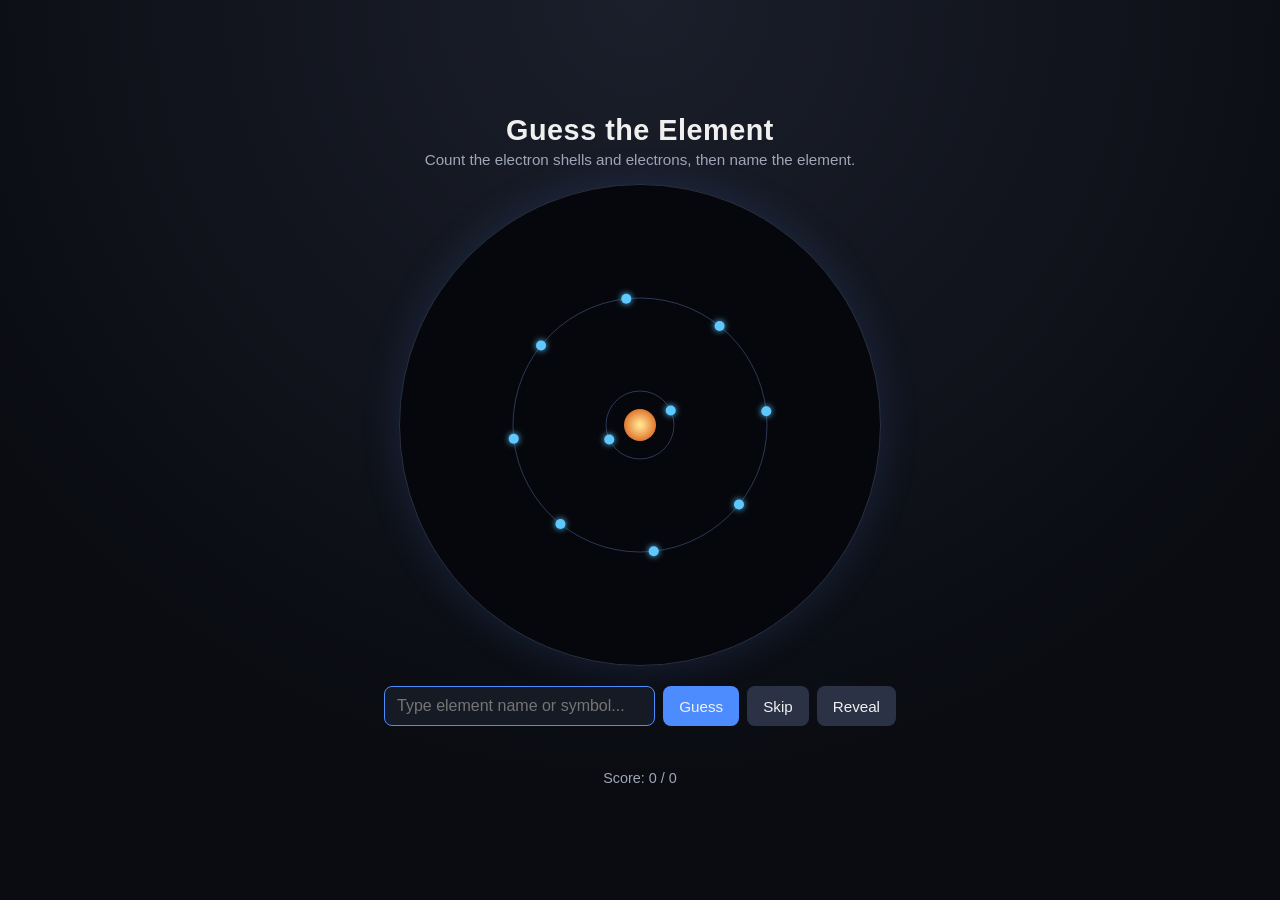
==== docs/index.html @ 52c44d0d "restructure for pages" ====
<!DOCTYPE html>
<html lang="en">
<head>
<meta charset="UTF-8">
<meta name="viewport" content="width=device-width, initial-scale=1.0">
<title>Guess the Element</title>
<link rel="stylesheet" href="style.css">
</head>
<body>
  <div class="app">
    <h1>Guess the Element</h1>
    <p class="subtitle">Count the electron shells and electrons, then name the element.</p>

    <canvas id="atomCanvas" width="480" height="480"></canvas>

    <form id="guessForm" autocomplete="off">
      <input id="guessInput" type="text" placeholder="Type element name or symbol..." autofocus>
      <button type="submit">Guess</button>
      <button type="button" id="skipBtn">Skip</button>
      <button type="button" id="revealBtn">Reveal</button>
    </form>

    <p id="feedback" class="feedback"></p>
    <p id="score" class="score">Score: 0 / 0</p>
  </div>

  <script src="script.js"></script>
</body>
</html>
---- docs/style.css ----
* {
  box-sizing: border-box;
}

body {
  margin: 0;
  min-height: 100vh;
  display: flex;
  align-items: center;
  justify-content: center;
  background: radial-gradient(circle at 50% 0%, #1b1f2b 0%, #0a0c12 70%);
  color: #f0f0f0;
  font-family: "Segoe UI", Arial, sans-serif;
}

.app {
  display: flex;
  flex-direction: column;
  align-items: center;
  padding: 24px;
  width: 100%;
  max-width: 560px;
}

h1 {
  margin: 0 0 4px;
  font-size: 1.8rem;
  letter-spacing: 0.5px;
}

.subtitle {
  margin: 0 0 16px;
  color: #a0a6b8;
  font-size: 0.95rem;
  text-align: center;
}

canvas {
  background: #05070c;
  border: 1px solid #2a2f3d;
  border-radius: 50%;
  box-shadow: 0 0 40px rgba(80, 140, 255, 0.15);
  max-width: 100%;
  height: auto;
}

#guessForm {
  margin-top: 20px;
  display: flex;
  gap: 8px;
  flex-wrap: wrap;
  justify-content: center;
  width: 100%;
}

#guessInput {
  flex: 1 1 220px;
  padding: 10px 12px;
  border-radius: 8px;
  border: 1px solid #2a2f3d;
  background: #161a24;
  color: #f0f0f0;
  font-size: 1rem;
  outline: none;
}

#guessInput:focus {
  border-color: #4d8cff;
}

button {
  padding: 10px 16px;
  border-radius: 8px;
  border: none;
  background: #2b3245;
  color: #f0f0f0;
  font-size: 0.95rem;
  cursor: pointer;
  transition: background 0.15s ease;
}

button:hover {
  background: #3a4360;
}

#guessForm button[type="submit"] {
  background: #4d8cff;
}

#guessForm button[type="submit"]:hover {
  background: #3a76e6;
}

.feedback {
  min-height: 1.4em;
  margin: 16px 0 4px;
  font-weight: 600;
  font-size: 1.05rem;
}

.feedback.correct {
  color: #5ee08c;
}

.feedback.wrong {
  color: #ff6b6b;
}

.feedback.info {
  color: #ffd166;
}

.score {
  color: #a0a6b8;
  font-size: 0.9rem;
  margin: 0;
}
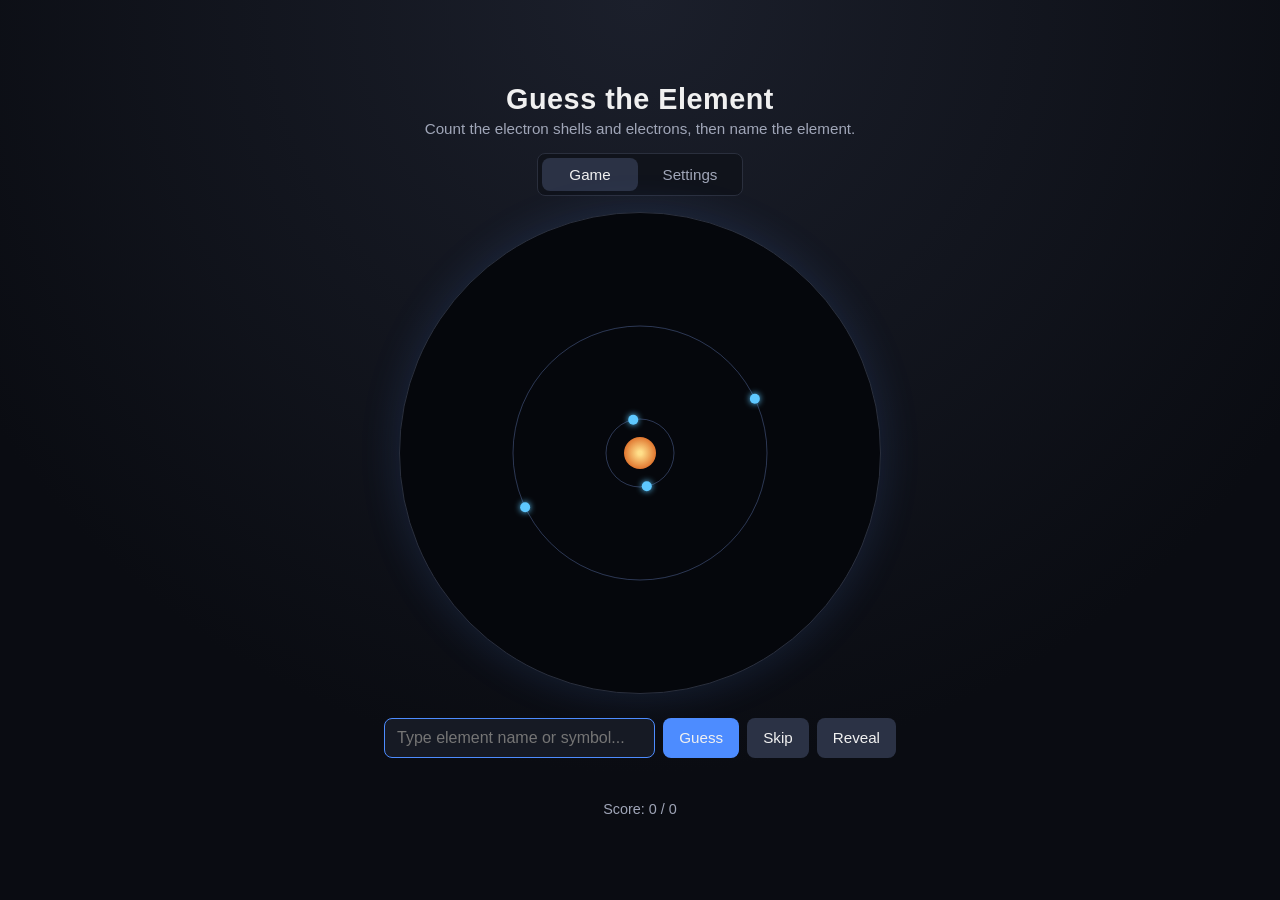
==== commit caaa67bd: "added settings to choose rows to get random element" ====
--- a/docs/index.html
+++ b/docs/index.html
@@ -1,29 +1,54 @@
 <!DOCTYPE html>
 <html lang="en">
+
 <head>
-<meta charset="UTF-8">
-<meta name="viewport" content="width=device-width, initial-scale=1.0">
-<title>Guess the Element</title>
-<link rel="stylesheet" href="style.css">
+  <meta charset="UTF-8">
+  <meta name="viewport" content="width=device-width, initial-scale=1.0">
+  <title>Guess the Element</title>
+  <link rel="stylesheet" href="style.css">
 </head>
+
 <body>
   <div class="app">
     <h1>Guess the Element</h1>
     <p class="subtitle">Count the electron shells and electrons, then name the element.</p>
 
-    <canvas id="atomCanvas" width="480" height="480"></canvas>
+    <nav class="tabs" aria-label="App sections">
+      <button class="tab active" type="button" role="tab" aria-selected="true" aria-controls="gamePanel"
+        id="gameTab">Game</button>
+      <button class="tab" type="button" role="tab" aria-selected="false" aria-controls="settingsPanel"
+        id="settingsTab">Settings</button>
+    </nav>
 
-    <form id="guessForm" autocomplete="off">
-      <input id="guessInput" type="text" placeholder="Type element name or symbol..." autofocus>
-      <button type="submit">Guess</button>
-      <button type="button" id="skipBtn">Skip</button>
-      <button type="button" id="revealBtn">Reveal</button>
-    </form>
+    <main id="gamePanel" class="tab-panel" role="tabpanel" aria-labelledby="gameTab">
+      <canvas id="atomCanvas" width="480" height="480"></canvas>
 
-    <p id="feedback" class="feedback"></p>
-    <p id="score" class="score">Score: 0 / 0</p>
+      <form id="guessForm" autocomplete="off">
+        <input id="guessInput" type="text" placeholder="Type element name or symbol..." autofocus>
+        <button type="submit">Guess</button>
+        <button type="button" id="skipBtn">Skip</button>
+        <button type="button" id="revealBtn">Reveal</button>
+      </form>
+
+      <p id="feedback" class="feedback"></p>
+      <p id="score" class="score">Score: 0 / 0</p>
+    </main>
+
+    <section id="settingsPanel" class="tab-panel settings-panel" role="tabpanel" aria-labelledby="settingsTab" hidden>
+      <h2>Game settings</h2>
+      <label for="rowCount">Periodic table rows</label>
+      <select id="rowCount">
+        <option value="1">1 row (Hydrogen-Helium)</option>
+        <option value="2">2 rows (Hydrogen-Neon)</option>
+        <option value="3">3 rows (Hydrogen-Argon)</option>
+        <option value="4">4 rows (Hydrogen-Krypton)</option>
+        <option value="5">5 rows (Hydrogen-Xenon)</option>
+      </select>
+      <p>Only elements from the selected rows will appear in the game.</p>
+    </section>
   </div>
 
   <script src="script.js"></script>
 </body>
-</html>
+
+</html>
--- a/docs/style.css
+++ b/docs/style.css
@@ -33,6 +33,37 @@
   color: #a0a6b8;
   font-size: 0.95rem;
   text-align: center;
+}
+
+.tabs {
+  display: flex;
+  gap: 4px;
+  margin-bottom: 16px;
+  padding: 4px;
+  border: 1px solid #2a2f3d;
+  border-radius: 8px;
+  background: #10131b;
+}
+
+.tab {
+  min-width: 96px;
+  padding: 8px 14px;
+  background: transparent;
+  color: #a0a6b8;
+}
+
+.tab.active {
+  background: #2b3245;
+  color: #f0f0f0;
+}
+
+.tab-panel {
+  width: 100%;
+  text-align: center;
+}
+
+.tab-panel[hidden] {
+  display: none;
 }
 
 canvas {
@@ -115,3 +146,37 @@
   font-size: 0.9rem;
   margin: 0;
 }
+
+.settings-panel {
+  min-height: 480px;
+  padding-top: 48px;
+}
+
+.settings-panel h2 {
+  margin: 0 0 28px;
+  font-size: 1.35rem;
+}
+
+.settings-panel label {
+  display: block;
+  margin-bottom: 8px;
+  color: #d8dbe4;
+  font-weight: 600;
+}
+
+.settings-panel select {
+  width: min(100%, 320px);
+  padding: 10px 12px;
+  border: 1px solid #3a4360;
+  border-radius: 8px;
+  background: #161a24;
+  color: #f0f0f0;
+  font-size: 1rem;
+}
+
+.settings-panel p {
+  margin: 14px auto 0;
+  max-width: 340px;
+  color: #a0a6b8;
+  font-size: 0.9rem;
+}
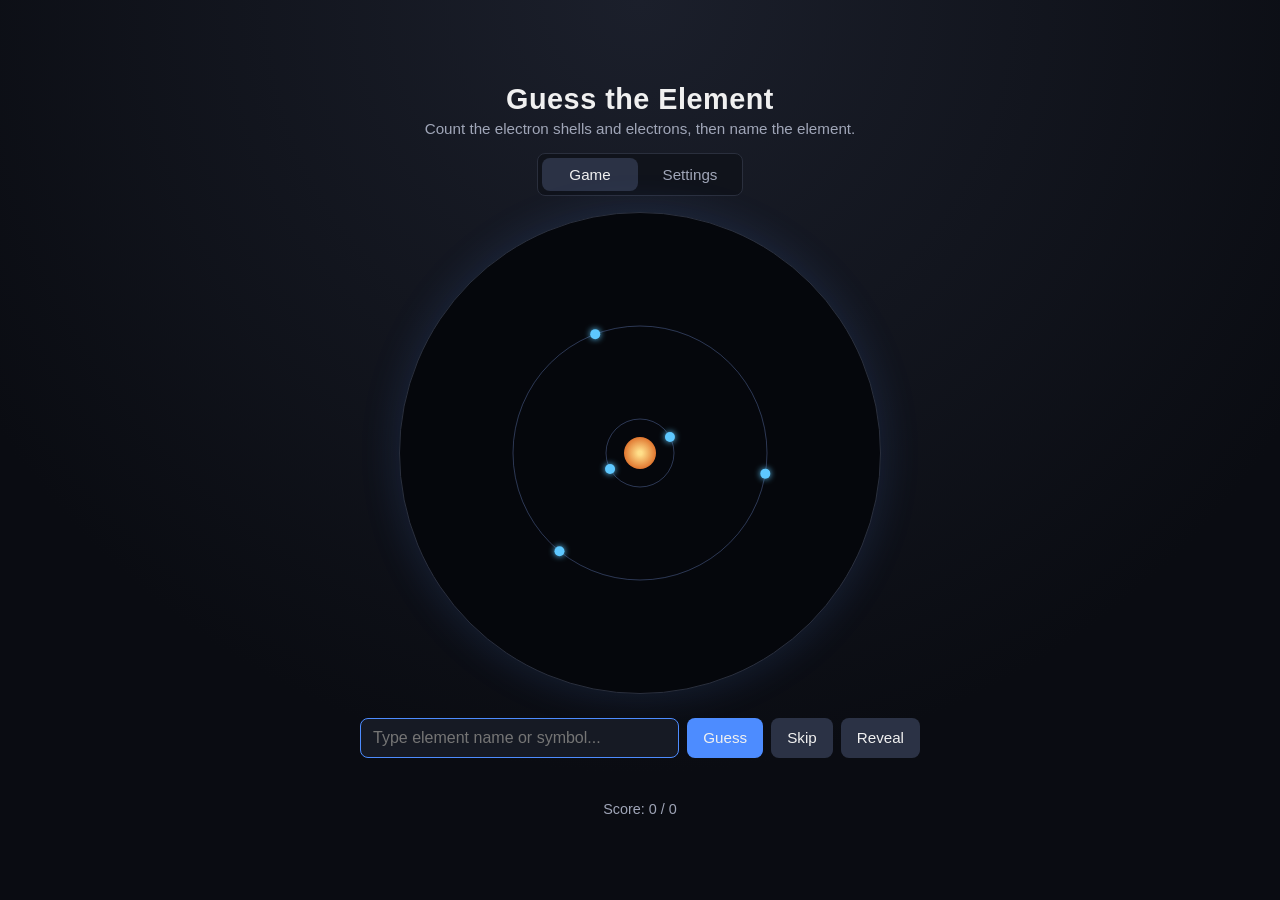
==== commit 4e71c35f: "settings tab as a periodic table" ====
--- a/docs/index.html
+++ b/docs/index.html
@@ -35,16 +35,17 @@
     </main>
 
     <section id="settingsPanel" class="tab-panel settings-panel" role="tabpanel" aria-labelledby="settingsTab" hidden>
-      <h2>Game settings</h2>
-      <label for="rowCount">Periodic table rows</label>
-      <select id="rowCount">
-        <option value="1">1 row (Hydrogen-Helium)</option>
-        <option value="2">2 rows (Hydrogen-Neon)</option>
-        <option value="3">3 rows (Hydrogen-Argon)</option>
-        <option value="4">4 rows (Hydrogen-Krypton)</option>
-        <option value="5">5 rows (Hydrogen-Xenon)</option>
-      </select>
-      <p>Only elements from the selected rows will appear in the game.</p>
+      <div class="settings-heading">
+        <div>
+          <h2>Element pool</h2>
+          <p>Choose the elements that can appear in the game.</p>
+        </div>
+        <strong id="selectionCount"></strong>
+      </div>
+      <div class="periodic-table-wrap">
+        <div id="periodicTable" class="periodic-table" aria-label="Element selection"></div>
+      </div>
+      <p id="selectionMessage" class="selection-message" role="status"></p>
     </section>
   </div>
 
--- a/docs/style.css
+++ b/docs/style.css
@@ -19,7 +19,7 @@
   align-items: center;
   padding: 24px;
   width: 100%;
-  max-width: 560px;
+  max-width: 1120px;
 }
 
 h1 {
@@ -60,6 +60,10 @@
 .tab-panel {
   width: 100%;
   text-align: center;
+}
+
+#gamePanel {
+  max-width: 560px;
 }
 
 .tab-panel[hidden] {
@@ -149,34 +153,138 @@
 
 .settings-panel {
   min-height: 480px;
-  padding-top: 48px;
-}
-
-.settings-panel h2 {
-  margin: 0 0 28px;
+  padding-top: 20px;
+  text-align: left;
+}
+
+.settings-heading {
+  display: flex;
+  align-items: end;
+  justify-content: space-between;
+  gap: 24px;
+  margin-bottom: 20px;
+}
+
+.settings-heading h2 {
+  margin: 0 0 4px;
   font-size: 1.35rem;
 }
 
-.settings-panel label {
-  display: block;
-  margin-bottom: 8px;
-  color: #d8dbe4;
-  font-weight: 600;
-}
-
-.settings-panel select {
-  width: min(100%, 320px);
-  padding: 10px 12px;
-  border: 1px solid #3a4360;
-  border-radius: 8px;
-  background: #161a24;
-  color: #f0f0f0;
+.settings-heading p {
+  margin: 0;
+  color: #a0a6b8;
+}
+
+.settings-heading strong {
+  color: #78d7ff;
+  font-size: 0.9rem;
+  white-space: nowrap;
+}
+
+.periodic-table-wrap {
+  overflow-x: auto;
+  padding: 4px 0 12px;
+}
+
+.periodic-table {
+  display: grid;
+  grid-template-columns: 42px repeat(18, minmax(44px, 1fr));
+  gap: 5px;
+  min-width: 940px;
+}
+
+.periodic-table button {
+  position: relative;
+  min-width: 0;
+  height: 50px;
+  padding: 4px;
+  border: 1px solid #30384a;
+  border-radius: 5px;
+}
+
+.periodic-table .table-corner {
+  visibility: hidden;
+  pointer-events: none;
+}
+
+.periodic-table .group-toggle,
+.periodic-table .period-toggle {
+  height: 34px;
+  align-self: center;
+  background: #202634;
+  color: #9da7ba;
+  font-size: 0.78rem;
+  font-weight: 700;
+}
+
+.periodic-table .period-toggle {
+  width: 34px;
+  justify-self: center;
+}
+
+.periodic-table .group-toggle.selected,
+.periodic-table .period-toggle.selected {
+  border-color: #4d8cff;
+  background: #263d68;
+  color: #ddecff;
+}
+
+.periodic-table .group-toggle.partial,
+.periodic-table .period-toggle.partial {
+  border-color: #b58b42;
+  background: #3b3428;
+  color: #ffe0a3;
+}
+
+.element-toggle {
+  display: flex;
+  flex-direction: column;
+  align-items: center;
+  justify-content: center;
+  background: #151923;
+  color: #687286;
+}
+
+.element-toggle span {
+  position: absolute;
+  top: 3px;
+  left: 5px;
+  font-size: 0.58rem;
+}
+
+.element-toggle strong {
   font-size: 1rem;
 }
 
-.settings-panel p {
-  margin: 14px auto 0;
-  max-width: 340px;
-  color: #a0a6b8;
-  font-size: 0.9rem;
+.element-toggle.selected {
+  border-color: #3d9fd0;
+  background: #16384a;
+  color: #dff6ff;
+  box-shadow: inset 0 0 12px rgba(94, 200, 255, 0.12);
+}
+
+.element-toggle:hover,
+.group-toggle:hover,
+.period-toggle:hover {
+  border-color: #78d7ff;
+}
+
+.selection-message {
+  min-height: 1.3em;
+  margin: 8px 0 0;
+  color: #ffd166;
+  text-align: center;
+  font-size: 0.88rem;
+}
+
+@media (max-width: 600px) {
+  .app {
+    padding: 16px;
+  }
+
+  .settings-heading {
+    align-items: start;
+    flex-direction: column;
+    gap: 6px;
+  }
 }
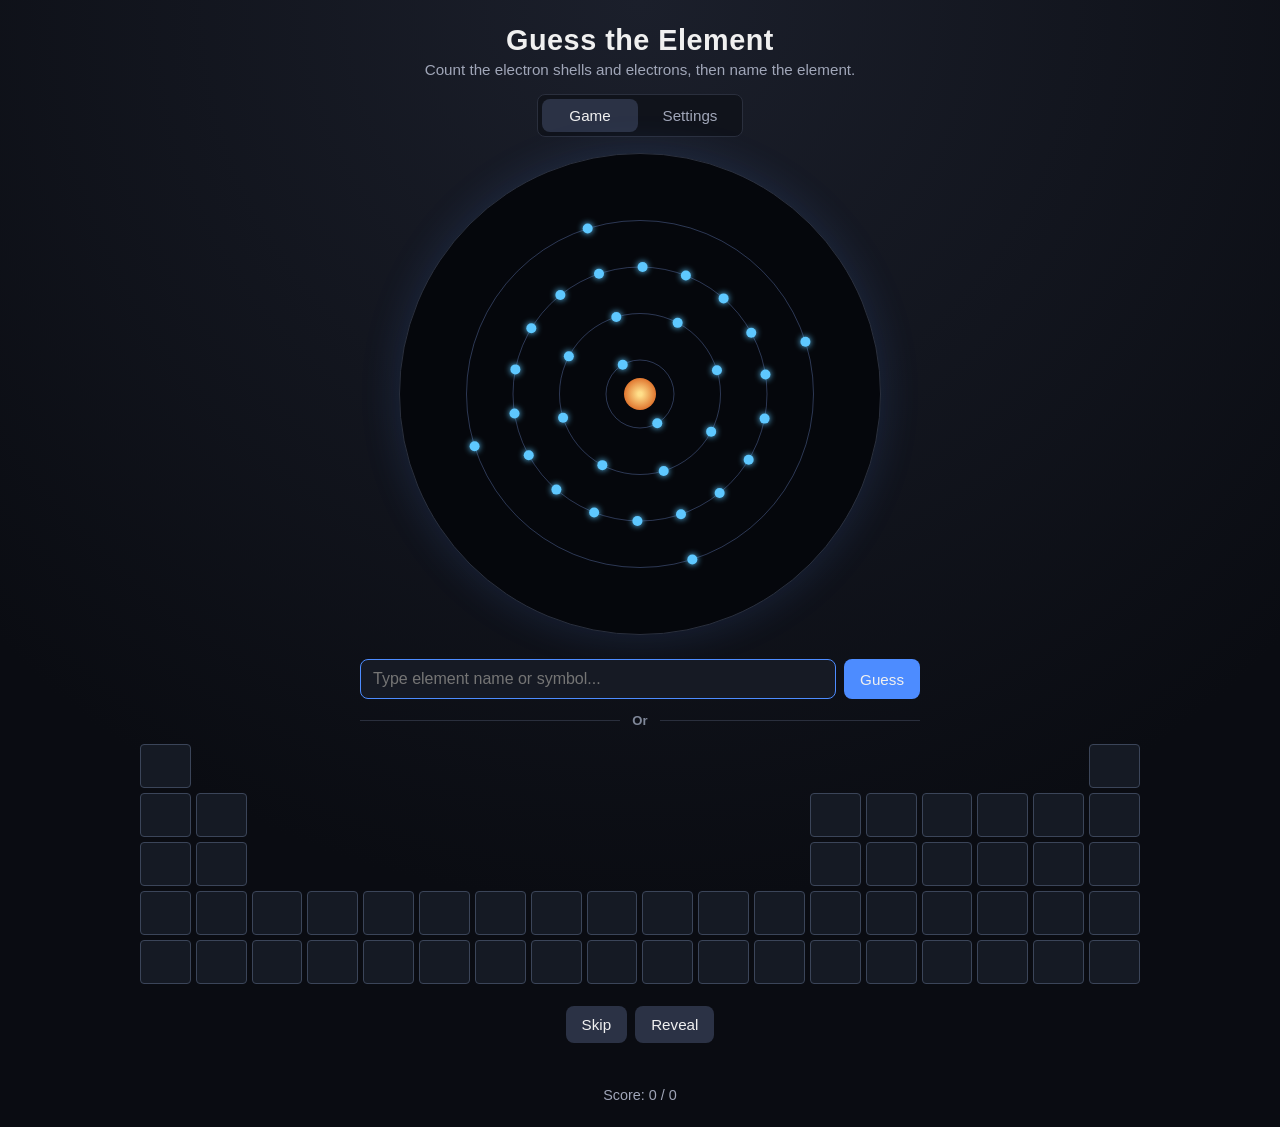
==== commit a3ae7db6: "adde Pinpoint game mode" ====
--- a/docs/index.html
+++ b/docs/index.html
@@ -26,9 +26,18 @@
       <form id="guessForm" autocomplete="off">
         <input id="guessInput" type="text" placeholder="Type element name or symbol..." autofocus>
         <button type="submit">Guess</button>
+      </form>
+
+      <div class="answer-divider"><span>Or</span></div>
+
+      <div id="pinpointBoard" class="pinpoint-board">
+        <div id="blindPeriodicTable" class="blind-periodic-table" aria-label="Blind periodic table"></div>
+      </div>
+
+      <div class="round-actions">
         <button type="button" id="skipBtn">Skip</button>
         <button type="button" id="revealBtn">Reveal</button>
-      </form>
+      </div>
 
       <p id="feedback" class="feedback"></p>
       <p id="score" class="score">Score: 0 / 0</p>
--- a/docs/style.css
+++ b/docs/style.css
@@ -6,7 +6,7 @@
   margin: 0;
   min-height: 100vh;
   display: flex;
-  align-items: center;
+  align-items: flex-start;
   justify-content: center;
   background: radial-gradient(circle at 50% 0%, #1b1f2b 0%, #0a0c12 70%);
   color: #f0f0f0;
@@ -63,7 +63,7 @@
 }
 
 #gamePanel {
-  max-width: 560px;
+  max-width: 1000px;
 }
 
 .tab-panel[hidden] {
@@ -80,12 +80,13 @@
 }
 
 #guessForm {
-  margin-top: 20px;
+  margin: 20px auto 0;
   display: flex;
   gap: 8px;
   flex-wrap: wrap;
   justify-content: center;
   width: 100%;
+  max-width: 560px;
 }
 
 #guessInput {
@@ -126,6 +127,82 @@
   background: #3a76e6;
 }
 
+.round-actions {
+  display: flex;
+  justify-content: center;
+  gap: 8px;
+  margin-top: 12px;
+}
+
+.answer-divider {
+  display: flex;
+  align-items: center;
+  gap: 12px;
+  width: min(100%, 560px);
+  margin: 14px auto 0;
+  color: #7f8798;
+  font-size: 0.82rem;
+  font-weight: 700;
+}
+
+.answer-divider::before,
+.answer-divider::after {
+  content: "";
+  flex: 1;
+  height: 1px;
+  background: #2a2f3d;
+}
+
+.pinpoint-board {
+  width: 100%;
+  margin-top: 12px;
+  overflow-x: auto;
+  padding: 4px 0 10px;
+}
+
+.blind-periodic-table {
+  display: grid;
+  grid-template-columns: repeat(18, minmax(38px, 1fr));
+  gap: 5px;
+  min-width: 770px;
+}
+
+.blind-periodic-table button {
+  width: 100%;
+  height: 44px;
+  padding: 0;
+  border: 1px solid #3b4559;
+  border-radius: 4px;
+  background: #151a24;
+}
+
+.blind-periodic-table button:hover {
+  border-color: #78d7ff;
+  background: #1d3040;
+}
+
+.blind-periodic-table button.wrong {
+  border-color: #e35f64;
+  background: #4b242b;
+}
+
+.blind-periodic-table button.correct,
+.blind-periodic-table button.revealed {
+  border-color: #5ee08c;
+  background: #205337;
+  box-shadow: inset 0 0 14px rgba(94, 224, 140, 0.2);
+}
+
+.blind-periodic-table button.revealed {
+  border-color: #ffd166;
+  background: #514322;
+  box-shadow: inset 0 0 14px rgba(255, 209, 102, 0.18);
+}
+
+.blind-periodic-table button:disabled {
+  cursor: default;
+}
+
 .feedback {
   min-height: 1.4em;
   margin: 16px 0 4px;
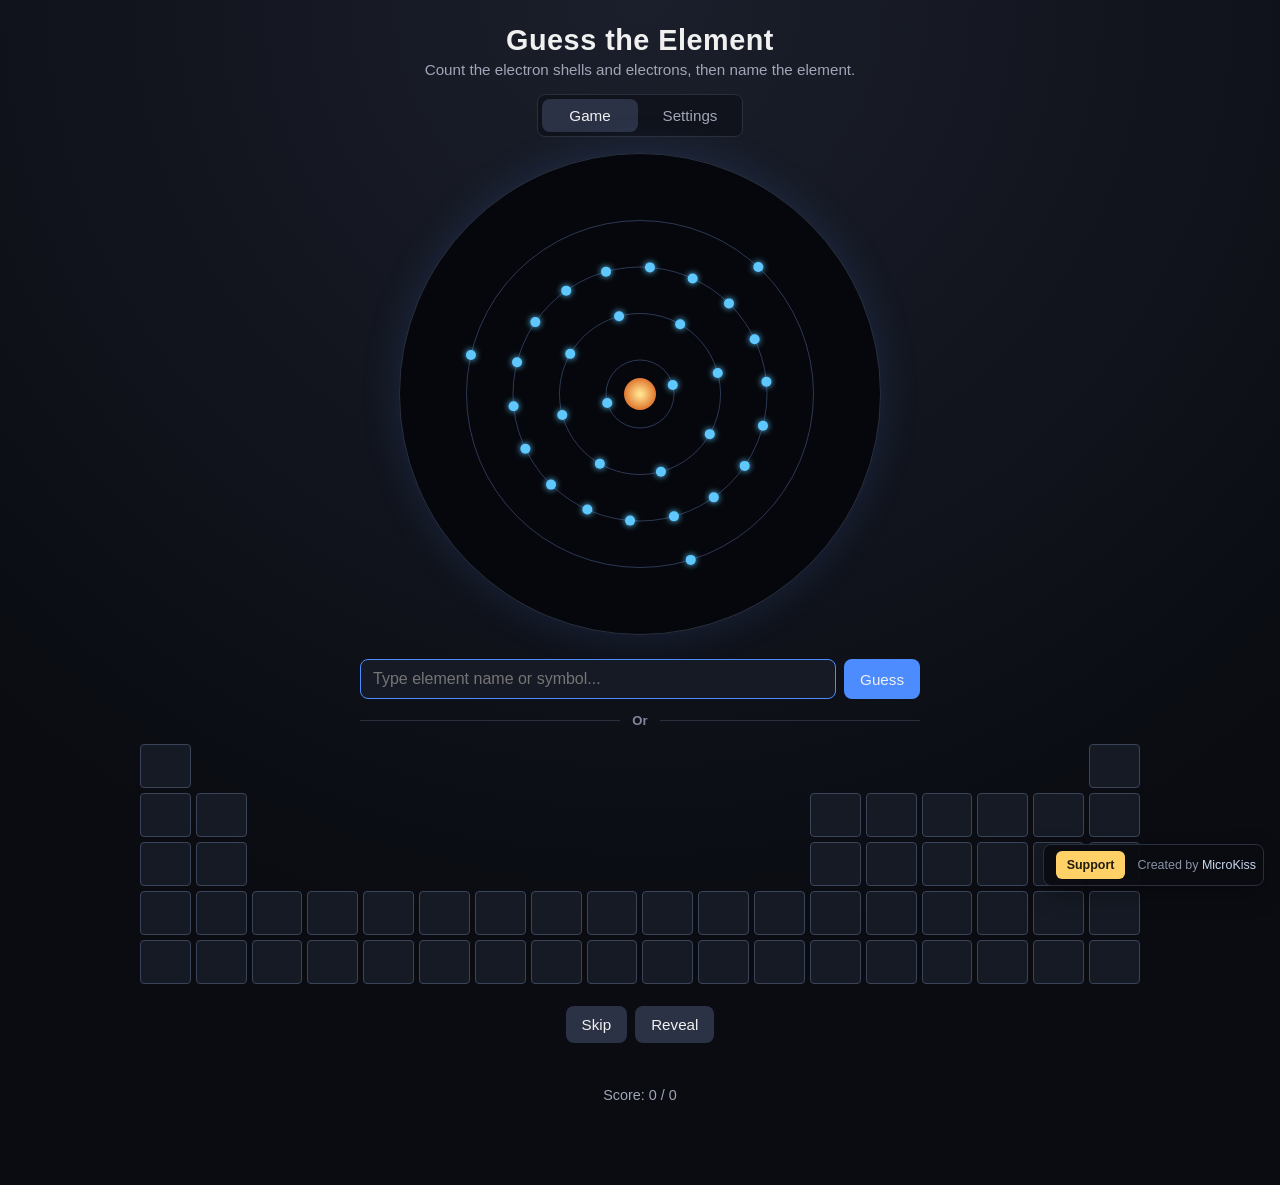
==== commit 543e7c64: "add fixed footer with support link and styling adjustments" ====
--- a/docs/index.html
+++ b/docs/index.html
@@ -58,6 +58,13 @@
     </section>
   </div>
 
+  <footer class="site-footer">
+    <a class="support-link" href="https://buymeacoffee.com/microkiss" target="_blank"
+      rel="noopener noreferrer">Support</a>
+    <span>Created by <a href="https://github.com/MicroKiss" target="_blank"
+        rel="noopener noreferrer">MicroKiss</a></span>
+  </footer>
+
   <script src="script.js"></script>
 </body>
 
--- a/docs/style.css
+++ b/docs/style.css
@@ -17,9 +17,50 @@
   display: flex;
   flex-direction: column;
   align-items: center;
-  padding: 24px;
+  padding: 24px 24px 82px;
   width: 100%;
   max-width: 1120px;
+}
+
+.site-footer {
+  position: fixed;
+  right: 16px;
+  bottom: 14px;
+  z-index: 10;
+  display: flex;
+  align-items: center;
+  gap: 12px;
+  padding: 6px 7px 6px 12px;
+  border: 1px solid #2a2f3d;
+  border-radius: 8px;
+  background: rgba(10, 12, 18, 0.94);
+  color: #8992a5;
+  font-size: 0.78rem;
+  box-shadow: 0 8px 24px rgba(0, 0, 0, 0.28);
+}
+
+.site-footer a {
+  color: #c9d7ee;
+  text-decoration: none;
+}
+
+.site-footer a:hover {
+  color: #ffffff;
+  text-decoration: underline;
+}
+
+.site-footer .support-link {
+  padding: 7px 11px;
+  border-radius: 6px;
+  background: #ffd166;
+  color: #211c10;
+  font-weight: 700;
+}
+
+.site-footer .support-link:hover {
+  background: #ffe099;
+  color: #211c10;
+  text-decoration: none;
 }
 
 h1 {
@@ -160,9 +201,9 @@
   padding: 4px 0 10px;
 }
 
-.blind-periodic-table {
+.blind-table-grid {
   display: grid;
-  grid-template-columns: repeat(18, minmax(38px, 1fr));
+  grid-template-columns: repeat(var(--group-count), minmax(38px, 1fr));
   gap: 5px;
   min-width: 770px;
 }
@@ -263,9 +304,9 @@
   padding: 4px 0 12px;
 }
 
-.periodic-table {
+.settings-table-grid {
   display: grid;
-  grid-template-columns: 42px repeat(18, minmax(44px, 1fr));
+  grid-template-columns: 42px repeat(var(--group-count), minmax(44px, 1fr));
   gap: 5px;
   min-width: 940px;
 }
@@ -356,7 +397,14 @@
 
 @media (max-width: 600px) {
   .app {
-    padding: 16px;
+    padding: 14px 12px 76px;
+  }
+
+  .site-footer {
+    right: 8px;
+    bottom: 8px;
+    left: 8px;
+    justify-content: space-between;
   }
 
   .settings-heading {
@@ -364,4 +412,53 @@
     flex-direction: column;
     gap: 6px;
   }
+
+  .pinpoint-board,
+  .periodic-table-wrap {
+    overflow-x: visible;
+  }
+
+  .blind-table-grid {
+    grid-template-columns: repeat(var(--group-count), minmax(0, 1fr));
+    gap: 2px;
+    min-width: 0;
+  }
+
+  .blind-periodic-table button {
+    height: 28px;
+    border-radius: 2px;
+    touch-action: manipulation;
+  }
+
+  .settings-table-grid {
+    grid-template-columns: 24px repeat(var(--group-count), minmax(0, 1fr));
+    gap: 2px;
+    min-width: 0;
+  }
+
+  .periodic-table button {
+    height: 30px;
+    padding: 1px;
+    border-radius: 2px;
+    touch-action: manipulation;
+  }
+
+  .periodic-table .group-toggle,
+  .periodic-table .period-toggle {
+    height: 22px;
+    padding: 0;
+    font-size: 0.55rem;
+  }
+
+  .periodic-table .period-toggle {
+    width: 22px;
+  }
+
+  .element-toggle strong {
+    font-size: 0.62rem;
+  }
+
+  .element-toggle span {
+    display: none;
+  }
 }
